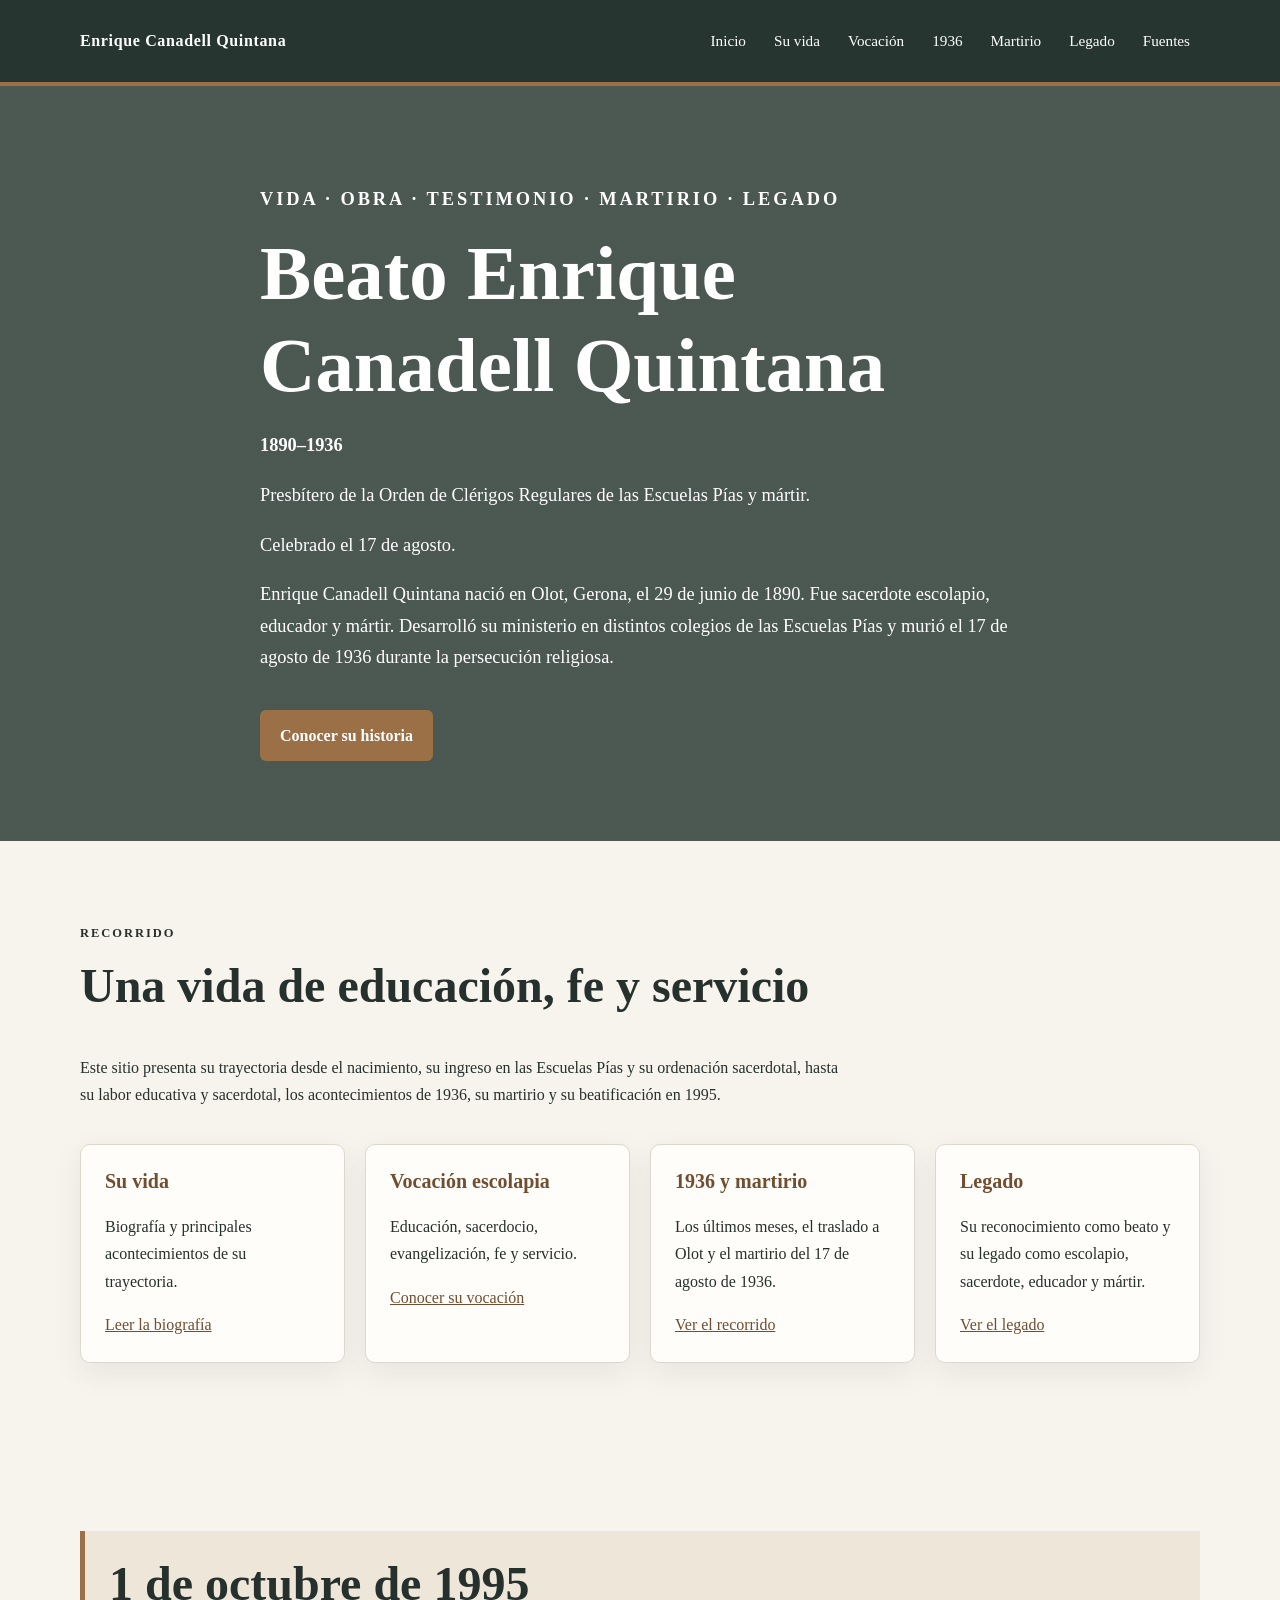
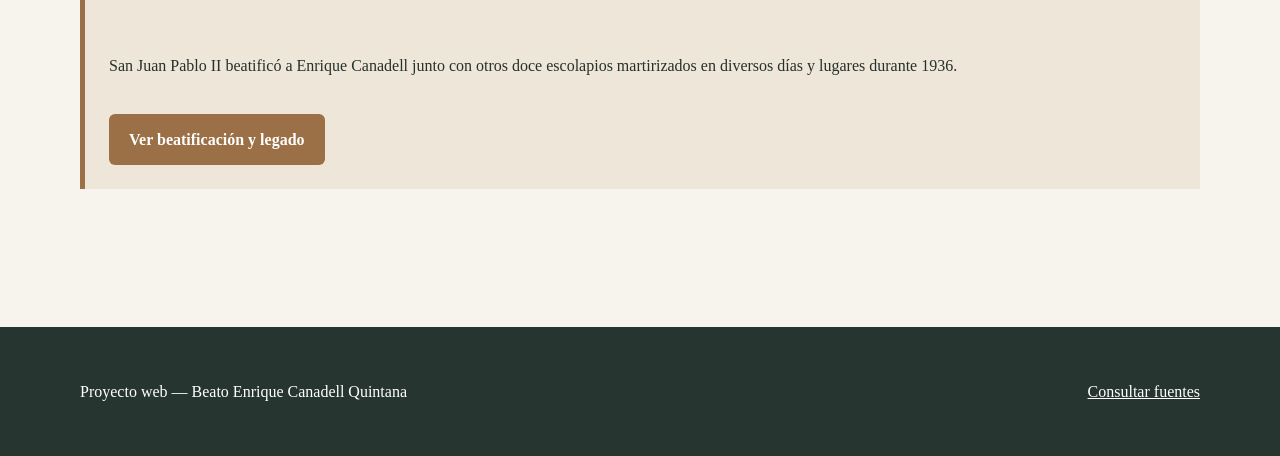
==== proyecto-enrique-canadell/index.html @ 23dcc0cf "Add files via upload" ====
<!DOCTYPE html>
<html lang="es">
<head>
    <meta charset="UTF-8">
    <meta name="viewport" content="width=device-width, initial-scale=1.0">
    <meta name="description" content="Proyecto web sobre el Beato Enrique Canadell Quintana.">
    <title>Inicio | Beato Enrique Canadell Quintana</title>
    <link rel="stylesheet" href="css/style.css">
</head>
<body>
    <a class="skip-link" href="#contenido">Saltar al contenido</a>
    <header class="site-header">
        <div class="container header-inner">
            <a class="logo" href="index.html">Enrique Canadell Quintana</a>
            <nav aria-label="Navegación principal">
                <ul class="nav-list">
                <li><a href="index.html">Inicio</a></li>
                <li><a href="pages/vida.html">Su vida</a></li>
                <li><a href="pages/vocacion.html">Vocación</a></li>
                <li><a href="pages/1936.html">1936</a></li>
                <li><a href="pages/martirio.html">Martirio</a></li>
                <li><a href="pages/legado.html">Legado</a></li>
                <li><a href="pages/fuentes.html">Fuentes</a></li>
                </ul>
            </nav>
        </div>
    </header>

    <main id="contenido">
        <section class="hero">
            <div class="container hero-content">
                <p class="eyebrow">Vida · Obra · Testimonio · Martirio · Legado</p>
                <h1>Beato Enrique Canadell Quintana</h1>
                <p><strong>1890–1936</strong></p>
                <p>Presbítero de la Orden de Clérigos Regulares de las Escuelas Pías y mártir.</p>
                <p>Celebrado el 17 de agosto.</p>
                <p>Enrique Canadell Quintana nació en Olot, Gerona, el 29 de junio de 1890. Fue sacerdote escolapio, educador y mártir. Desarrolló su ministerio en distintos colegios de las Escuelas Pías y murió el 17 de agosto de 1936 durante la persecución religiosa.</p>
                <a class="button" href="pages/vida.html">Conocer su historia</a>
            </div>
        </section>

        <section>
            <div class="container">
                <div class="section-intro">
                    <p class="eyebrow">Recorrido</p>
                    <h2>Una vida de educación, fe y servicio</h2>
                    <p>Este sitio presenta su trayectoria desde el nacimiento, su ingreso en las Escuelas Pías y su ordenación sacerdotal, hasta su labor educativa y sacerdotal, los acontecimientos de 1936, su martirio y su beatificación en 1995.</p>
                </div>

                <div class="cards">
                    <article class="card">
                        <h3>Su vida</h3>
                        <p>Biografía y principales acontecimientos de su trayectoria.</p>
                        <a href="pages/vida.html">Leer la biografía</a>
                    </article>
                    <article class="card">
                        <h3>Vocación escolapia</h3>
                        <p>Educación, sacerdocio, evangelización, fe y servicio.</p>
                        <a href="pages/vocacion.html">Conocer su vocación</a>
                    </article>
                    <article class="card">
                        <h3>1936 y martirio</h3>
                        <p>Los últimos meses, el traslado a Olot y el martirio del 17 de agosto de 1936.</p>
                        <a href="pages/1936.html">Ver el recorrido</a>
                    </article>
                    <article class="card">
                        <h3>Legado</h3>
                        <p>Su reconocimiento como beato y su legado como escolapio, sacerdote, educador y mártir.</p>
                        <a href="pages/legado.html">Ver el legado</a>
                    </article>
                </div>
            </div>
        </section>

        <section>
            <div class="container">
                <div class="highlight">
                    <h2>1 de octubre de 1995</h2>
                    <p>San Juan Pablo II beatificó a Enrique Canadell junto con otros doce escolapios martirizados en diversos días y lugares durante 1936.</p>
                    <a class="button" href="pages/legado.html">Ver beatificación y legado</a>
                </div>
            </div>
        </section>
    </main>

    <footer>
        <div class="container footer-inner">
            <p>Proyecto web — Beato Enrique Canadell Quintana</p>
            <p><a href="pages/fuentes.html">Consultar fuentes</a></p>
        </div>
    </footer>
</body>
</html>
---- proyecto-enrique-canadell/css/style.css ----
:root {
  --bg: #f7f4ee;
  --surface: #fffdf9;
  --surface-dark: #26352f;
  --text: #26302c;
  --muted: #68736d;
  --accent: #9b7046;
  --accent-dark: #6f4e31;
  --line: #ded7cc;
  --white: #ffffff;
  --max-width: 1120px;
  --shadow: 0 10px 30px rgba(38, 48, 44, 0.08);
}

* {
  box-sizing: border-box;
}

html {
  scroll-behavior: smooth;
}

body {
  margin: 0;
  font-family: Georgia, "Times New Roman", serif;
  background: var(--bg);
  color: var(--text);
  line-height: 1.7;
}

img {
  max-width: 100%;
  height: auto;
  display: block;
}

a {
  color: var(--accent-dark);
}

.container {
  width: min(92%, var(--max-width));
  margin-inline: auto;
}

.site-header {
  background: var(--surface-dark);
  color: var(--white);
  border-bottom: 4px solid var(--accent);
}

.header-inner {
  min-height: 82px;
  display: flex;
  align-items: center;
  justify-content: space-between;
  gap: 24px;
}

.logo {
  color: var(--white);
  text-decoration: none;
  font-weight: 700;
  letter-spacing: 0.04em;
}

.nav-list {
  list-style: none;
  padding: 0;
  margin: 0;
  display: flex;
  flex-wrap: wrap;
  justify-content: flex-end;
  gap: 8px;
}

.nav-list a {
  color: var(--white);
  text-decoration: none;
  display: block;
  padding: 8px 10px;
  border-radius: 6px;
  font-size: 0.95rem;
}

.nav-list a:hover,
.nav-list a:focus {
  background: rgba(255,255,255,0.12);
}

.hero {
  padding: 80px 0;
  background:
    linear-gradient(rgba(38,53,47,0.82), rgba(38,53,47,0.82)),
    url("../img/enrique-canadell.jpg") center/cover;
  color: var(--white);
}

.hero-content {
  max-width: 760px;
}

.eyebrow {
  text-transform: uppercase;
  letter-spacing: 0.16em;
  font-size: 0.78rem;
  font-weight: 700;
  margin-bottom: 12px;
}

h1, h2, h3 {
  line-height: 1.2;
}

h1 {
  font-size: clamp(2.5rem, 6vw, 4.8rem);
  margin: 0 0 18px;
}

h2 {
  font-size: clamp(1.9rem, 4vw, 3rem);
  margin-top: 0;
}

h3 {
  font-size: 1.25rem;
}

.hero p {
  font-size: 1.15rem;
}

.button {
  display: inline-block;
  margin-top: 18px;
  padding: 12px 20px;
  border-radius: 6px;
  background: var(--accent);
  color: var(--white);
  text-decoration: none;
  font-weight: 700;
}

.button:hover,
.button:focus {
  background: var(--accent-dark);
}

.page-hero {
  padding: 55px 0;
  background: var(--surface-dark);
  color: var(--white);
}

.page-hero h1 {
  font-size: clamp(2rem, 5vw, 3.5rem);
}

main section {
  padding: 70px 0;
}

.section-intro {
  max-width: 760px;
  margin-bottom: 36px;
}

.cards {
  display: grid;
  grid-template-columns: repeat(4, 1fr);
  gap: 20px;
}

.card {
  background: var(--surface);
  border: 1px solid var(--line);
  border-radius: 10px;
  padding: 24px;
  box-shadow: var(--shadow);
}

.card h3 {
  margin-top: 0;
  color: var(--accent-dark);
}

.timeline {
  position: relative;
  max-width: 900px;
  margin: 30px auto 0;
  padding-left: 28px;
  border-left: 3px solid var(--accent);
}

.timeline-item {
  position: relative;
  background: var(--surface);
  border: 1px solid var(--line);
  border-radius: 10px;
  padding: 22px 24px;
  margin-bottom: 22px;
  box-shadow: var(--shadow);
}

.timeline-item::before {
  content: "";
  position: absolute;
  left: -39px;
  top: 27px;
  width: 14px;
  height: 14px;
  border: 3px solid var(--bg);
  border-radius: 50%;
  background: var(--accent);
}

.timeline-date {
  color: var(--accent-dark);
  font-weight: 700;
  margin: 0 0 5px;
}

.route {
  display: grid;
  grid-template-columns: repeat(4, 1fr);
  gap: 12px;
  align-items: center;
  margin: 30px 0;
}

.place {
  text-align: center;
  padding: 22px 12px;
  background: var(--surface);
  border: 1px solid var(--line);
  border-radius: 10px;
  font-weight: 700;
}

.arrow {
  text-align: center;
  font-size: 1.8rem;
  color: var(--accent);
}

.highlight {
  background: #eee6d9;
  border-left: 5px solid var(--accent);
  padding: 24px;
  margin: 28px 0;
}

.quote-source {
  color: var(--muted);
  font-size: 0.9rem;
}

.sources {
  padding-left: 20px;
}

footer {
  background: var(--surface-dark);
  color: var(--white);
  padding: 35px 0;
  margin-top: 40px;
}

footer a {
  color: var(--white);
}

.footer-inner {
  display: flex;
  justify-content: space-between;
  gap: 20px;
  flex-wrap: wrap;
}

.skip-link {
  position: absolute;
  left: -9999px;
}

.skip-link:focus {
  left: 10px;
  top: 10px;
  z-index: 100;
  background: var(--white);
  padding: 10px;
}

@media (max-width: 900px) {
  .header-inner {
    align-items: flex-start;
    flex-direction: column;
    padding: 18px 0;
  }

  .nav-list {
    justify-content: flex-start;
  }

  .cards {
    grid-template-columns: repeat(2, 1fr);
  }

  .route {
    grid-template-columns: 1fr;
  }

  .arrow {
    transform: rotate(90deg);
  }
}

@media (max-width: 600px) {
  .cards {
    grid-template-columns: 1fr;
  }

  main section {
    padding: 50px 0;
  }

  .hero {
    padding: 60px 0;
  }
}
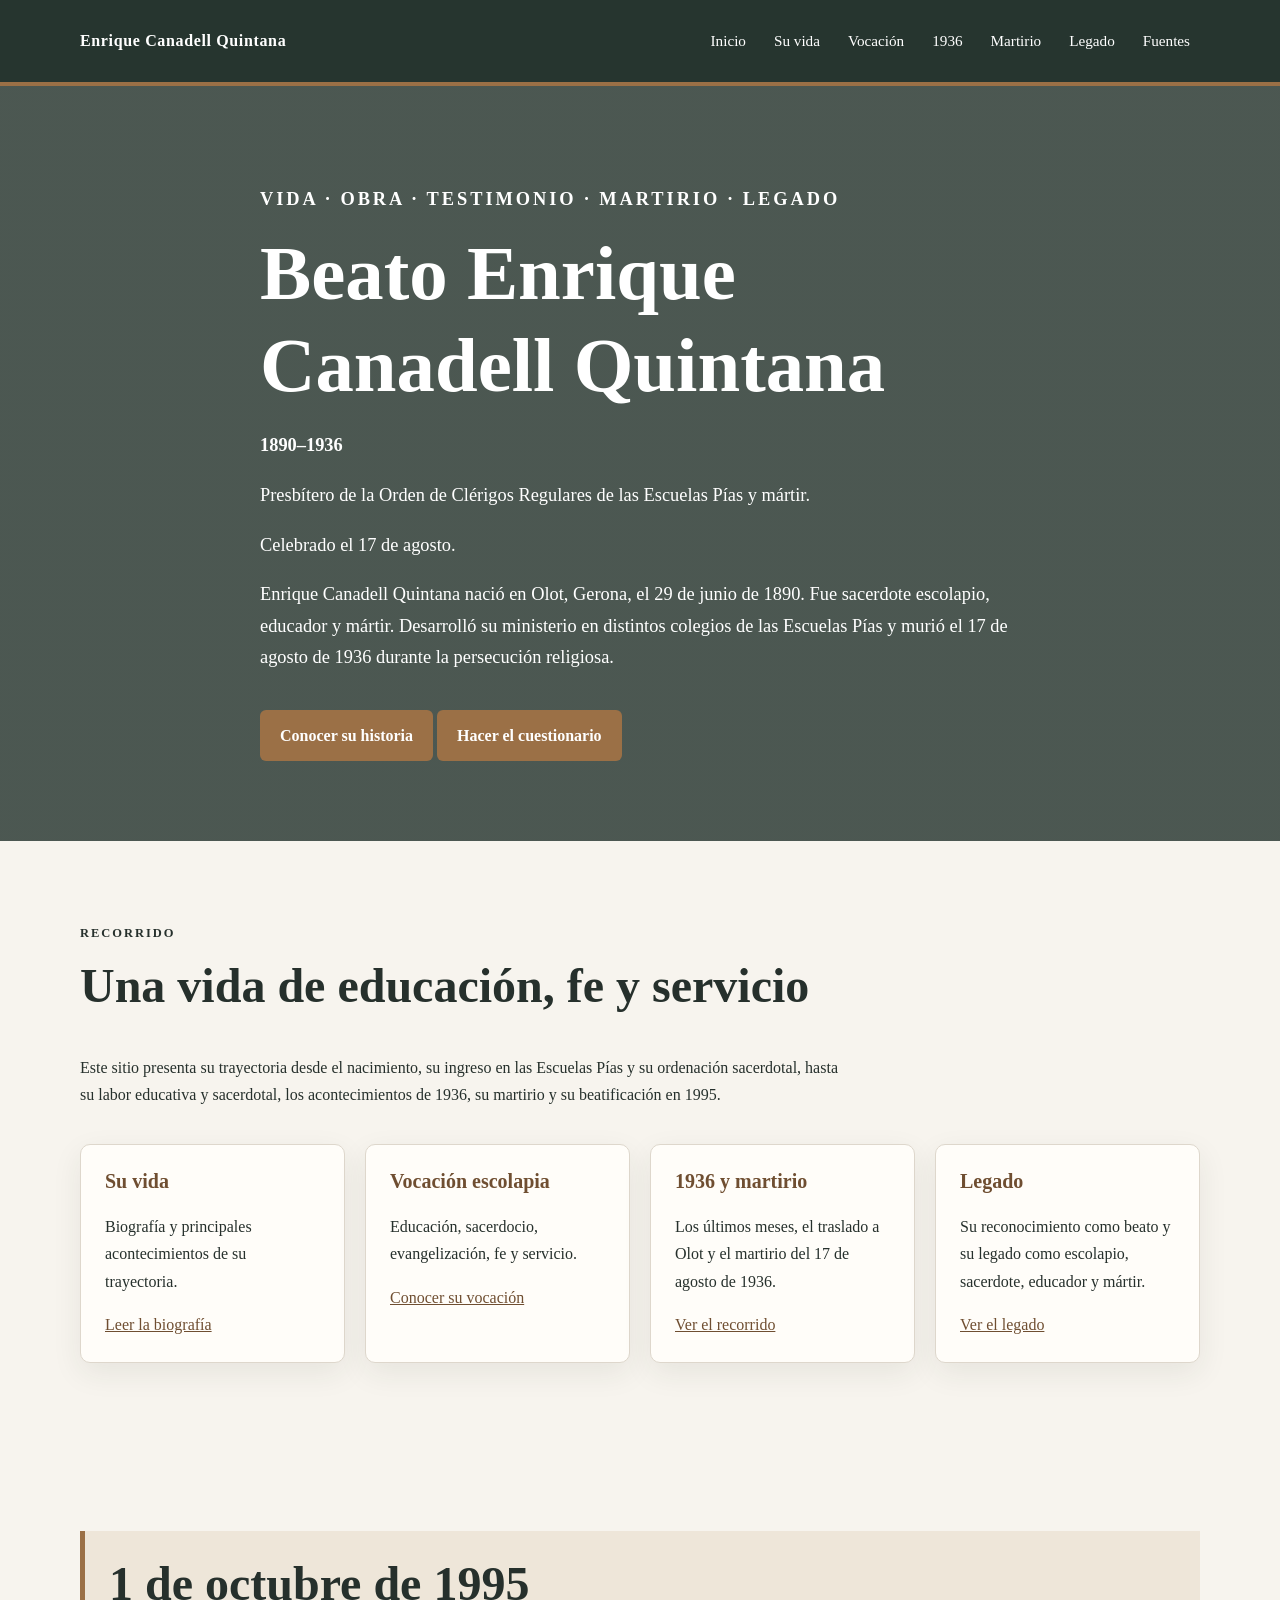
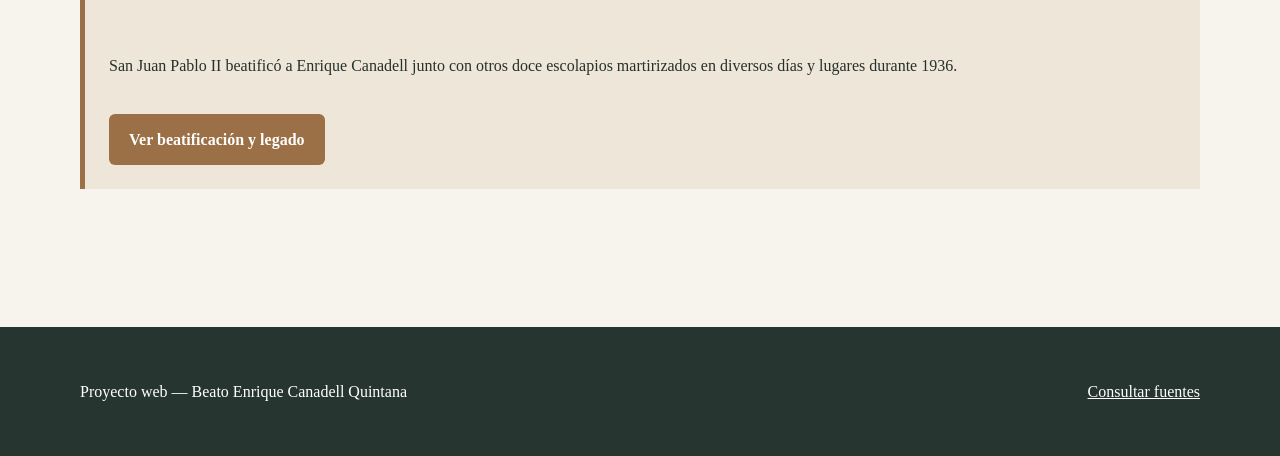
==== commit 1192b997: "Add link to questionnaire in index.html" ====
--- a/proyecto-enrique-canadell/index.html
+++ b/proyecto-enrique-canadell/index.html
@@ -36,6 +36,7 @@
                 <p>Celebrado el 17 de agosto.</p>
                 <p>Enrique Canadell Quintana nació en Olot, Gerona, el 29 de junio de 1890. Fue sacerdote escolapio, educador y mártir. Desarrolló su ministerio en distintos colegios de las Escuelas Pías y murió el 17 de agosto de 1936 durante la persecución religiosa.</p>
                 <a class="button" href="pages/vida.html">Conocer su historia</a>
+                <a class="button" href="pages/cuestionario.html">Hacer el cuestionario</a>
             </div>
         </section>
 
--- a/proyecto-enrique-canadell/css/style.css
+++ b/proyecto-enrique-canadell/css/style.css
@@ -326,4 +326,112 @@
   .hero {
     padding: 60px 0;
   }
-}
+  /* Botón para entrar desde el inicio */
+.boton-cuestionario {
+  display: inline-block;
+  padding: 12px 20px;
+  background-color: #73552d;
+  color: white;
+  text-decoration: none;
+  border-radius: 8px;
+}
+
+.boton-cuestionario:hover {
+  background-color: #513b20;
+}
+
+/* Diseño del cuestionario */
+.contenedor {
+  max-width: 850px;
+  margin: 40px auto;
+  padding: 25px;
+  background: white;
+  color: #292929;
+  border-radius: 15px;
+  box-shadow: 0 4px 15px rgba(0, 0, 0, 0.12);
+}
+
+.contenedor h1,
+#tituloResultado {
+  color: #73552d;
+  text-align: center;
+}
+
+.pregunta {
+  margin: 25px 0;
+  padding: 20px;
+  border: 1px solid #dddddd;
+  border-radius: 12px;
+}
+
+.opcion {
+  display: block;
+  width: 100%;
+  box-sizing: border-box;
+  margin: 8px 0;
+  padding: 12px;
+  text-align: left;
+  background: #f2eadf;
+  color: #292929;
+  border: 1px solid #d6c4a5;
+  border-radius: 8px;
+  cursor: pointer;
+}
+
+.opcion:hover {
+  background: #e7dbc9;
+}
+
+.opcion.correcta {
+  background: #c8f7c5;
+  border-color: green;
+}
+
+.opcion.incorrecta {
+  background: #ffcaca;
+  border-color: red;
+}
+
+.opcion:disabled {
+  cursor: default;
+}
+
+.devolucion {
+  font-weight: bold;
+}
+
+.progreso {
+  padding: 12px;
+  text-align: center;
+  background: #f2eadf;
+  border-radius: 8px;
+}
+
+#resultado,
+#reiniciar {
+  margin: 12px 5px;
+  padding: 12px 20px;
+  background: #73552d;
+  color: white;
+  border: none;
+  border-radius: 8px;
+  cursor: pointer;
+}
+
+#resultado:disabled {
+  background: #999999;
+  cursor: not-allowed;
+}
+
+#final {
+  margin-top: 25px;
+  padding: 20px;
+  background: #f2eadf;
+  border-radius: 12px;
+  text-align: center;
+}
+
+.oculto {
+  display: none;
+}
+}
